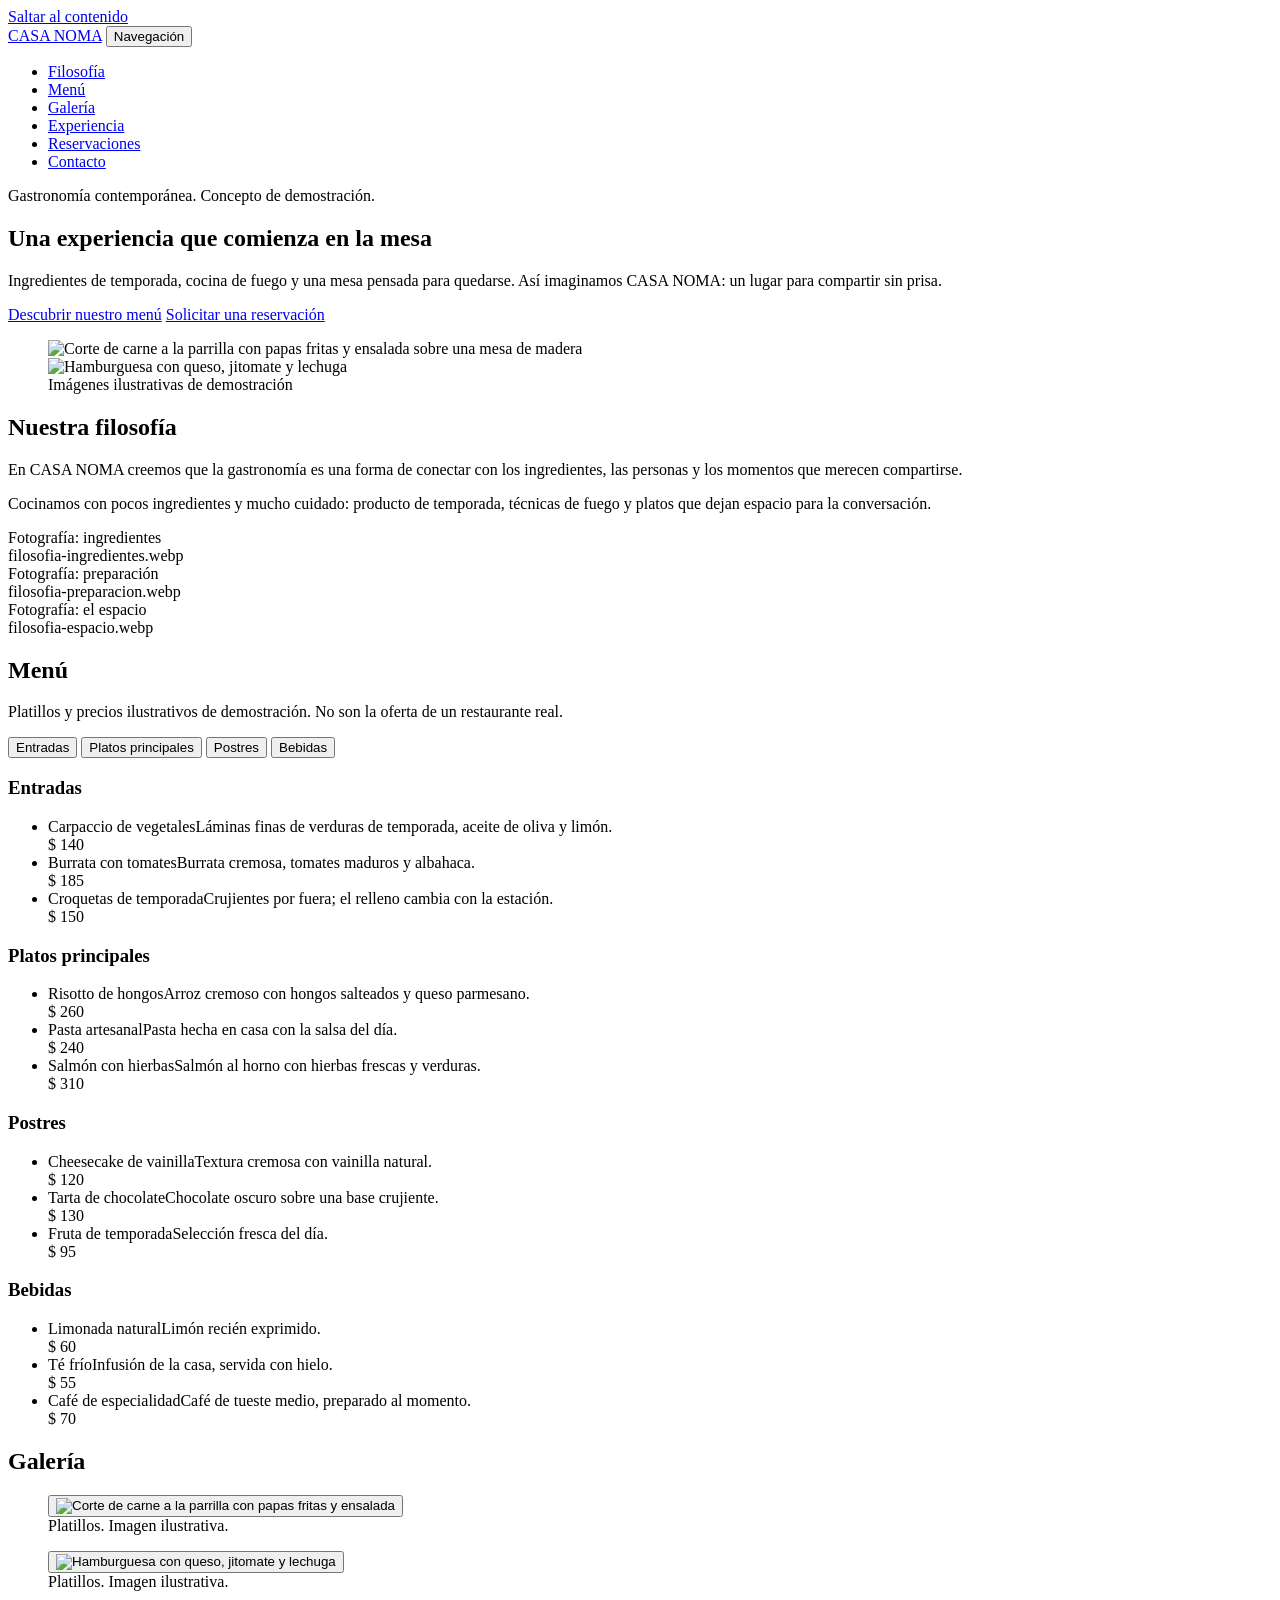
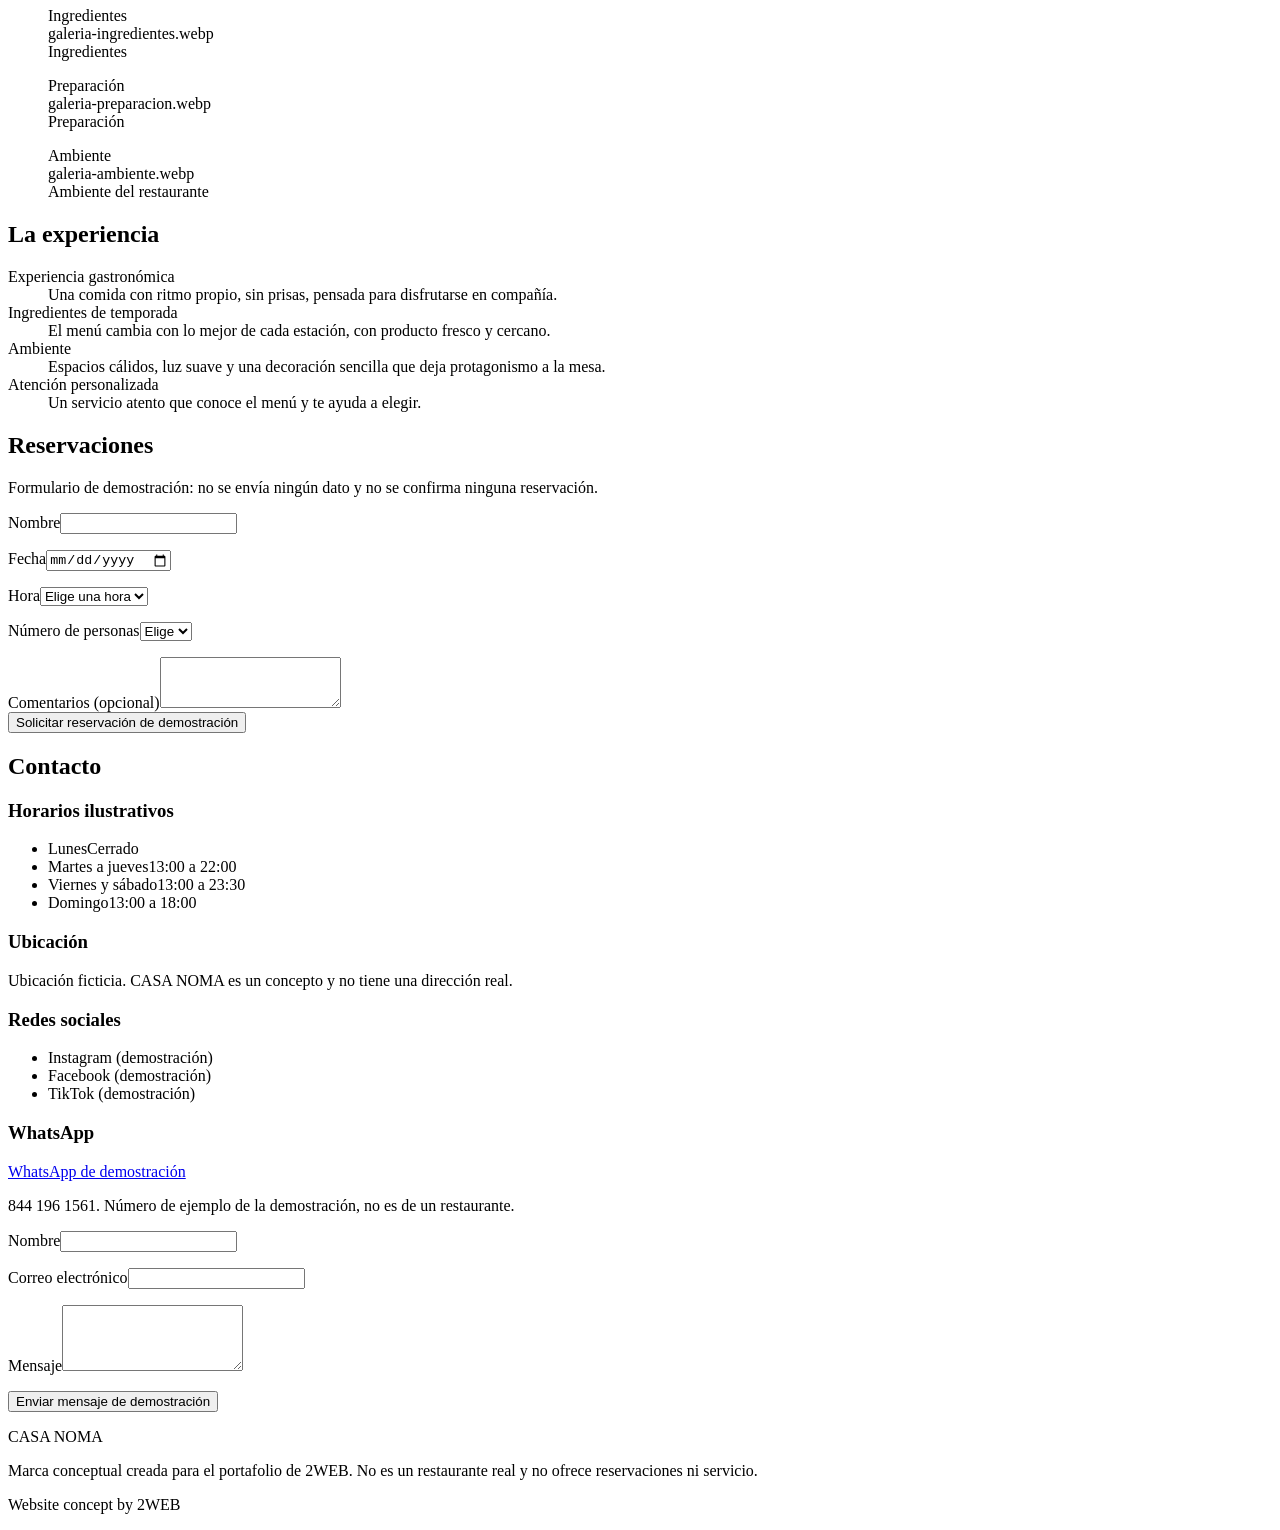
==== index.html @ d0d42624 "Add files via upload" ====
<!DOCTYPE html>
<html lang="es">
<head>
  <meta charset="utf-8">
  <meta name="viewport" content="width=device-width, initial-scale=1">
  <title>CASA NOMA | Gastronomía contemporánea (concepto de demostración)</title>
  <meta name="description" content="CASA NOMA es un restaurante conceptual de gastronomía contemporánea creado como demostración de diseño web por 2WEB. No es un negocio real.">
  <meta name="theme-color" content="#F5F1E9">
  <script>document.documentElement.className = "js";</script>
  <meta property="og:type" content="website">
  <meta property="og:title" content="CASA NOMA | Una experiencia que comienza en la mesa">
  <meta property="og:description" content="Concepto de restaurante de gastronomía contemporánea. Demostración de diseño web por 2WEB.">
  <meta property="og:image" content="assets/img/parrilla-papas.webp">
  <meta property="og:locale" content="es_MX">
  <link rel="icon" href="favicon.svg" type="image/svg+xml">
  <link rel="preconnect" href="https://fonts.googleapis.com">
  <link rel="preconnect" href="https://fonts.gstatic.com" crossorigin>
  <link href="https://fonts.googleapis.com/css2?family=Inter:wght@400;500;600&family=Playfair+Display:wght@500;600&display=swap" rel="stylesheet">
  <link rel="stylesheet" href="css/styles.css">
</head>
<body>
  <a class="skip" href="#contenido">Saltar al contenido</a>

  <header class="site-header">
    <div class="wrap bar">
      <a class="logo" href="#inicio" aria-label="CASA NOMA, inicio">CASA NOMA</a>
      <button class="nav-toggle" type="button" aria-expanded="false" aria-controls="menu-principal">
        <span class="nav-toggle-text">Navegación</span>
        <span class="nav-toggle-icon" aria-hidden="true"></span>
      </button>
      <nav id="menu-principal" class="nav" aria-label="Principal">
        <ul>
          <li><a href="#filosofia">Filosofía</a></li>
          <li><a href="#menu">Menú</a></li>
          <li><a href="#galeria">Galería</a></li>
          <li><a href="#experiencia">Experiencia</a></li>
          <li><a href="#reservaciones">Reservaciones</a></li>
          <li><a href="#contacto">Contacto</a></li>
        </ul>
      </nav>
    </div>
  </header>

  <main id="contenido">
    <section id="inicio" class="hero wrap" aria-labelledby="titulo-inicio">
      <div class="hero-text">
        <p class="hero-note">Gastronomía contemporánea. Concepto de demostración.</p>
        <h1 id="titulo-inicio">Una experiencia que comienza en la mesa</h1>
        <p class="hero-lead">Ingredientes de temporada, cocina de fuego y una mesa pensada para quedarse. Así imaginamos CASA NOMA: un lugar para compartir sin prisa.</p>
        <div class="actions">
          <a class="btn btn-solid" href="#menu">Descubrir nuestro menú</a>
          <a class="btn btn-line" href="#reservaciones">Solicitar una reservación</a>
        </div>
      </div>

      <figure class="hero-media">
        <img class="hero-main" src="assets/img/parrilla-papas.webp" width="675" height="1200" alt="Corte de carne a la parrilla con papas fritas y ensalada sobre una mesa de madera" fetchpriority="high">
        <div class="hero-inset">
          <img src="assets/img/hamburguesa.webp" width="736" height="736" alt="Hamburguesa con queso, jitomate y lechuga" loading="lazy">
        </div>
        <figcaption>Imágenes ilustrativas de demostración</figcaption>
      </figure>
    </section>
    <section id="filosofia" class="section alt" aria-labelledby="t-filosofia">
      <div class="wrap filo">
        <div class="filo-text">
          <h2 id="t-filosofia">Nuestra filosofía</h2>
          <p class="quote">En CASA NOMA creemos que la gastronomía es una forma de conectar con los ingredientes, las personas y los momentos que merecen compartirse.</p>
          <p>Cocinamos con pocos ingredientes y mucho cuidado: producto de temporada, técnicas de fuego y platos que dejan espacio para la conversación.</p>
        </div>
        <div class="filo-media">
          <div class="ph tall tone-a" role="img" aria-label="Espacio para fotografía de ingredientes de temporada"><span>Fotografía: ingredientes<br>filosofia-ingredientes.webp</span></div>
          <div class="ph tone-b" role="img" aria-label="Espacio para fotografía de preparación en cocina"><span>Fotografía: preparación<br>filosofia-preparacion.webp</span></div>
          <div class="ph tone-a" role="img" aria-label="Espacio para fotografía del comedor"><span>Fotografía: el espacio<br>filosofia-espacio.webp</span></div>
        </div>
      </div>
    </section>

    <section id="menu" class="section" aria-labelledby="t-menu">
      <div class="wrap">
        <h2 id="t-menu">Menú</h2>
        <p class="note">Platillos y precios ilustrativos de demostración. No son la oferta de un restaurante real.</p>
        <div class="tabs" role="tablist" aria-label="Categorías del menú">
          <button class="tab" role="tab" type="button" id="tab-entradas" aria-controls="p-entradas" aria-selected="true">Entradas</button>
          <button class="tab" role="tab" type="button" id="tab-principales" aria-controls="p-principales" aria-selected="false" tabindex="-1">Platos principales</button>
          <button class="tab" role="tab" type="button" id="tab-postres" aria-controls="p-postres" aria-selected="false" tabindex="-1">Postres</button>
          <button class="tab" role="tab" type="button" id="tab-bebidas" aria-controls="p-bebidas" aria-selected="false" tabindex="-1">Bebidas</button>
        </div>

        <div class="panel" role="tabpanel" id="p-entradas" aria-labelledby="tab-entradas">
          <h3>Entradas</h3>
          <ul class="dishes">
            <li><div><span class="dish">Carpaccio de vegetales</span><span class="desc">Láminas finas de verduras de temporada, aceite de oliva y limón.</span></div><span class="price">$ 140</span></li>
            <li><div><span class="dish">Burrata con tomates</span><span class="desc">Burrata cremosa, tomates maduros y albahaca.</span></div><span class="price">$ 185</span></li>
            <li><div><span class="dish">Croquetas de temporada</span><span class="desc">Crujientes por fuera; el relleno cambia con la estación.</span></div><span class="price">$ 150</span></li>
          </ul>
        </div>
        <div class="panel" role="tabpanel" id="p-principales" aria-labelledby="tab-principales">
          <h3>Platos principales</h3>
          <ul class="dishes">
            <li><div><span class="dish">Risotto de hongos</span><span class="desc">Arroz cremoso con hongos salteados y queso parmesano.</span></div><span class="price">$ 260</span></li>
            <li><div><span class="dish">Pasta artesanal</span><span class="desc">Pasta hecha en casa con la salsa del día.</span></div><span class="price">$ 240</span></li>
            <li><div><span class="dish">Salmón con hierbas</span><span class="desc">Salmón al horno con hierbas frescas y verduras.</span></div><span class="price">$ 310</span></li>
          </ul>
        </div>
        <div class="panel" role="tabpanel" id="p-postres" aria-labelledby="tab-postres">
          <h3>Postres</h3>
          <ul class="dishes">
            <li><div><span class="dish">Cheesecake de vainilla</span><span class="desc">Textura cremosa con vainilla natural.</span></div><span class="price">$ 120</span></li>
            <li><div><span class="dish">Tarta de chocolate</span><span class="desc">Chocolate oscuro sobre una base crujiente.</span></div><span class="price">$ 130</span></li>
            <li><div><span class="dish">Fruta de temporada</span><span class="desc">Selección fresca del día.</span></div><span class="price">$ 95</span></li>
          </ul>
        </div>
        <div class="panel" role="tabpanel" id="p-bebidas" aria-labelledby="tab-bebidas">
          <h3>Bebidas</h3>
          <ul class="dishes">
            <li><div><span class="dish">Limonada natural</span><span class="desc">Limón recién exprimido.</span></div><span class="price">$ 60</span></li>
            <li><div><span class="dish">Té frío</span><span class="desc">Infusión de la casa, servida con hielo.</span></div><span class="price">$ 55</span></li>
            <li><div><span class="dish">Café de especialidad</span><span class="desc">Café de tueste medio, preparado al momento.</span></div><span class="price">$ 70</span></li>
          </ul>
        </div>
      </div>
    </section>

    <section id="galeria" class="section alt" aria-labelledby="t-galeria">
      <div class="wrap">
        <h2 id="t-galeria">Galería</h2>
        <div class="gallery">
          <figure class="g-big"><button class="g-open" type="button" data-full="assets/img/parrilla-papas.webp" data-alt="Corte de carne a la parrilla con papas fritas y ensalada" aria-label="Ampliar: platillo a la parrilla"><img src="assets/img/parrilla-papas.webp" width="675" height="1200" alt="Corte de carne a la parrilla con papas fritas y ensalada" loading="lazy"></button><figcaption>Platillos. Imagen ilustrativa.</figcaption></figure>
          <figure><button class="g-open" type="button" data-full="assets/img/hamburguesa.webp" data-alt="Hamburguesa con queso, jitomate y lechuga" aria-label="Ampliar: hamburguesa"><img class="burger" src="assets/img/hamburguesa.webp" width="736" height="736" alt="Hamburguesa con queso, jitomate y lechuga" loading="lazy"></button><figcaption>Platillos. Imagen ilustrativa.</figcaption></figure>
          <figure><div class="ph tone-a" role="img" aria-label="Espacio para fotografía de ingredientes"><span>Ingredientes<br>galeria-ingredientes.webp</span></div><figcaption>Ingredientes</figcaption></figure>
          <figure><div class="ph tone-b" role="img" aria-label="Espacio para fotografía de preparación"><span>Preparación<br>galeria-preparacion.webp</span></div><figcaption>Preparación</figcaption></figure>
          <figure><div class="ph tone-a" role="img" aria-label="Espacio para fotografía del ambiente"><span>Ambiente<br>galeria-ambiente.webp</span></div><figcaption>Ambiente del restaurante</figcaption></figure>
        </div>
      </div>
    </section>

    <section id="experiencia" class="section dark" aria-labelledby="t-experiencia">
      <div class="wrap">
        <h2 id="t-experiencia">La experiencia</h2>
        <dl class="exp">
          <div><dt>Experiencia gastronómica</dt><dd>Una comida con ritmo propio, sin prisas, pensada para disfrutarse en compañía.</dd></div>
          <div><dt>Ingredientes de temporada</dt><dd>El menú cambia con lo mejor de cada estación, con producto fresco y cercano.</dd></div>
          <div><dt>Ambiente</dt><dd>Espacios cálidos, luz suave y una decoración sencilla que deja protagonismo a la mesa.</dd></div>
          <div><dt>Atención personalizada</dt><dd>Un servicio atento que conoce el menú y te ayuda a elegir.</dd></div>
        </dl>
      </div>
    </section>

    <section id="reservaciones" class="section" aria-labelledby="t-reservaciones">
      <div class="wrap two">
        <div>
          <h2 id="t-reservaciones">Reservaciones</h2>
          <p class="note">Formulario de demostración: no se envía ningún dato y no se confirma ninguna reservación.</p>
        </div>
        <form class="form" data-demo-form data-done="Solicitud de demostración recibida en esta página. No se envió a ningún restaurante ni se confirmó ninguna reservación." novalidate>
          <div class="field"><label for="r-nombre">Nombre</label><input id="r-nombre" name="nombre" type="text" autocomplete="name" required aria-describedby="e-r-nombre"><p class="err" id="e-r-nombre"></p></div>
          <div class="row">
            <div class="field"><label for="r-fecha">Fecha</label><input id="r-fecha" name="fecha" type="date" required data-future aria-describedby="e-r-fecha"><p class="err" id="e-r-fecha"></p></div>
            <div class="field"><label for="r-hora">Hora</label><select id="r-hora" name="hora" required aria-describedby="e-r-hora"><option value="">Elige una hora</option><option>13:00</option><option>14:00</option><option>15:00</option><option>16:00</option><option>19:00</option><option>20:00</option><option>21:00</option></select><p class="err" id="e-r-hora"></p></div>
          </div>
          <div class="field"><label for="r-personas">Número de personas</label><select id="r-personas" name="personas" required aria-describedby="e-r-personas"><option value="">Elige</option><option>1</option><option>2</option><option>3</option><option>4</option><option>5</option><option>6</option><option>7</option><option>8</option></select><p class="err" id="e-r-personas"></p></div>
          <div class="field"><label for="r-coment">Comentarios <span class="opt">(opcional)</span></label><textarea id="r-coment" name="comentarios" rows="3"></textarea></div>
          <button class="btn btn-solid" type="submit">Solicitar reservación de demostración</button>
          <p class="status" role="status" aria-live="polite"></p>
        </form>
      </div>
    </section>

    <section id="contacto" class="section alt" aria-labelledby="t-contacto">
      <div class="wrap two">
        <div class="info">
          <h2 id="t-contacto">Contacto</h2>
          <h3>Horarios ilustrativos</h3>
          <ul class="hours">
            <li><span>Lunes</span><span>Cerrado</span></li>
            <li><span>Martes a jueves</span><span>13:00 a 22:00</span></li>
            <li><span>Viernes y sábado</span><span>13:00 a 23:30</span></li>
            <li><span>Domingo</span><span>13:00 a 18:00</span></li>
          </ul>
          <h3>Ubicación</h3>
          <p>Ubicación ficticia. CASA NOMA es un concepto y no tiene una dirección real.</p>
          <h3>Redes sociales</h3>
          <ul class="social"><li><span aria-disabled="true">Instagram (demostración)</span></li><li><span aria-disabled="true">Facebook (demostración)</span></li><li><span aria-disabled="true">TikTok (demostración)</span></li></ul>
          <h3>WhatsApp</h3>
          <p><a class="btn btn-line" href="https://wa.me/528441961561?text=Hola%2C%20vengo%20de%20la%20demostraci%C3%B3n%20web%20de%20CASA%20NOMA%20(2WEB)." target="_blank" rel="noopener">WhatsApp de demostración</a></p>
          <p class="note">844 196 1561. Número de ejemplo de la demostración, no es de un restaurante.</p>
        </div>
        <form class="form" data-demo-form data-done="Mensaje de demostración recibido en esta página. No se envió a ningún correo ni servidor." novalidate>
          <div class="field"><label for="c-nombre">Nombre</label><input id="c-nombre" name="nombre" type="text" autocomplete="name" required aria-describedby="e-c-nombre"><p class="err" id="e-c-nombre"></p></div>
          <div class="field"><label for="c-correo">Correo electrónico</label><input id="c-correo" name="correo" type="email" autocomplete="email" required aria-describedby="e-c-correo"><p class="err" id="e-c-correo"></p></div>
          <div class="field"><label for="c-msg">Mensaje</label><textarea id="c-msg" name="mensaje" rows="4" required aria-describedby="e-c-msg"></textarea><p class="err" id="e-c-msg"></p></div>
          <button class="btn btn-solid" type="submit">Enviar mensaje de demostración</button>
          <p class="status" role="status" aria-live="polite"></p>
        </form>
      </div>
    </section>

    <dialog class="viewer" aria-label="Imagen ampliada">
      <button class="viewer-close" type="button" aria-label="Cerrar imagen">Cerrar</button>
      <img alt="">
    </dialog>
  </main>

  <footer class="site-footer">
    <div class="wrap foot">
      <p class="foot-brand">CASA NOMA</p>
      <p class="foot-legal">Marca conceptual creada para el portafolio de 2WEB. No es un restaurante real y no ofrece reservaciones ni servicio.</p>
      <p class="foot-sign">Website concept by 2WEB</p>
    </div>
  </footer>

  <script src="js/main.js" defer></script>
</body>
</html>
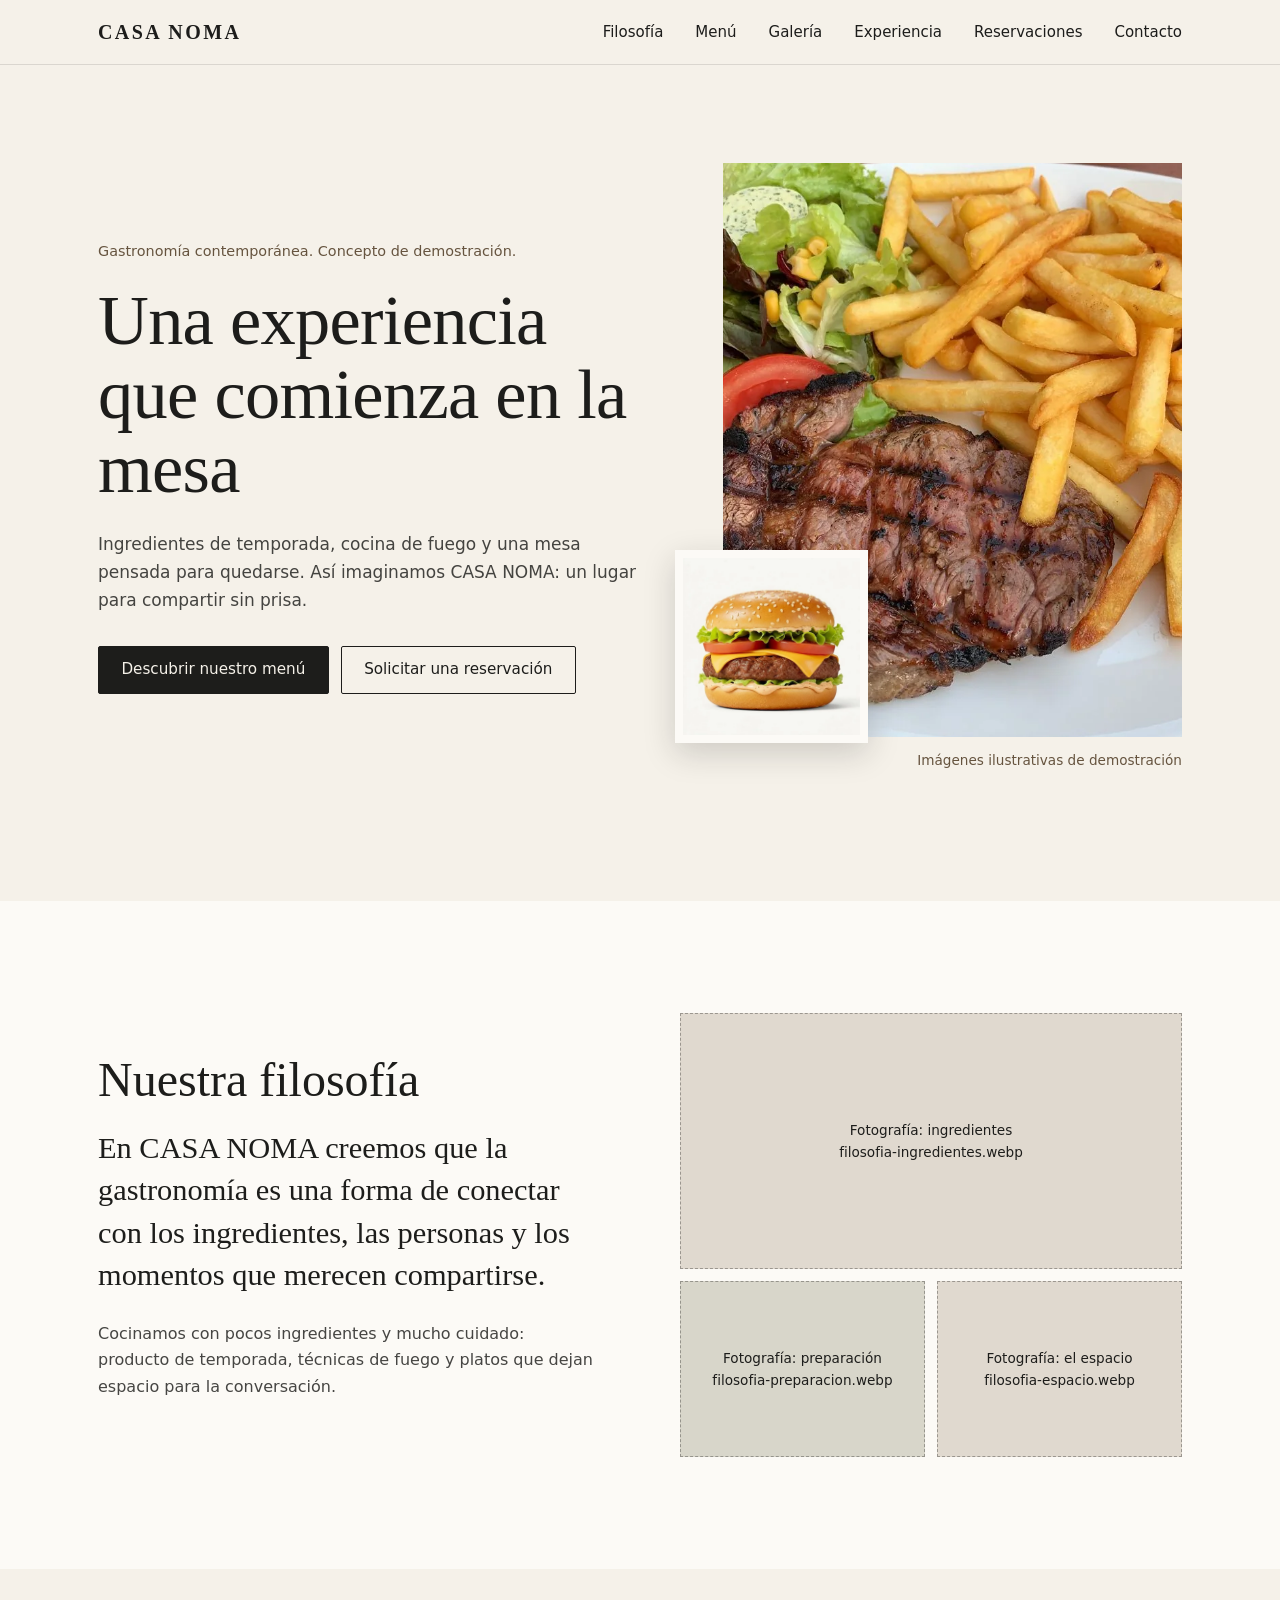
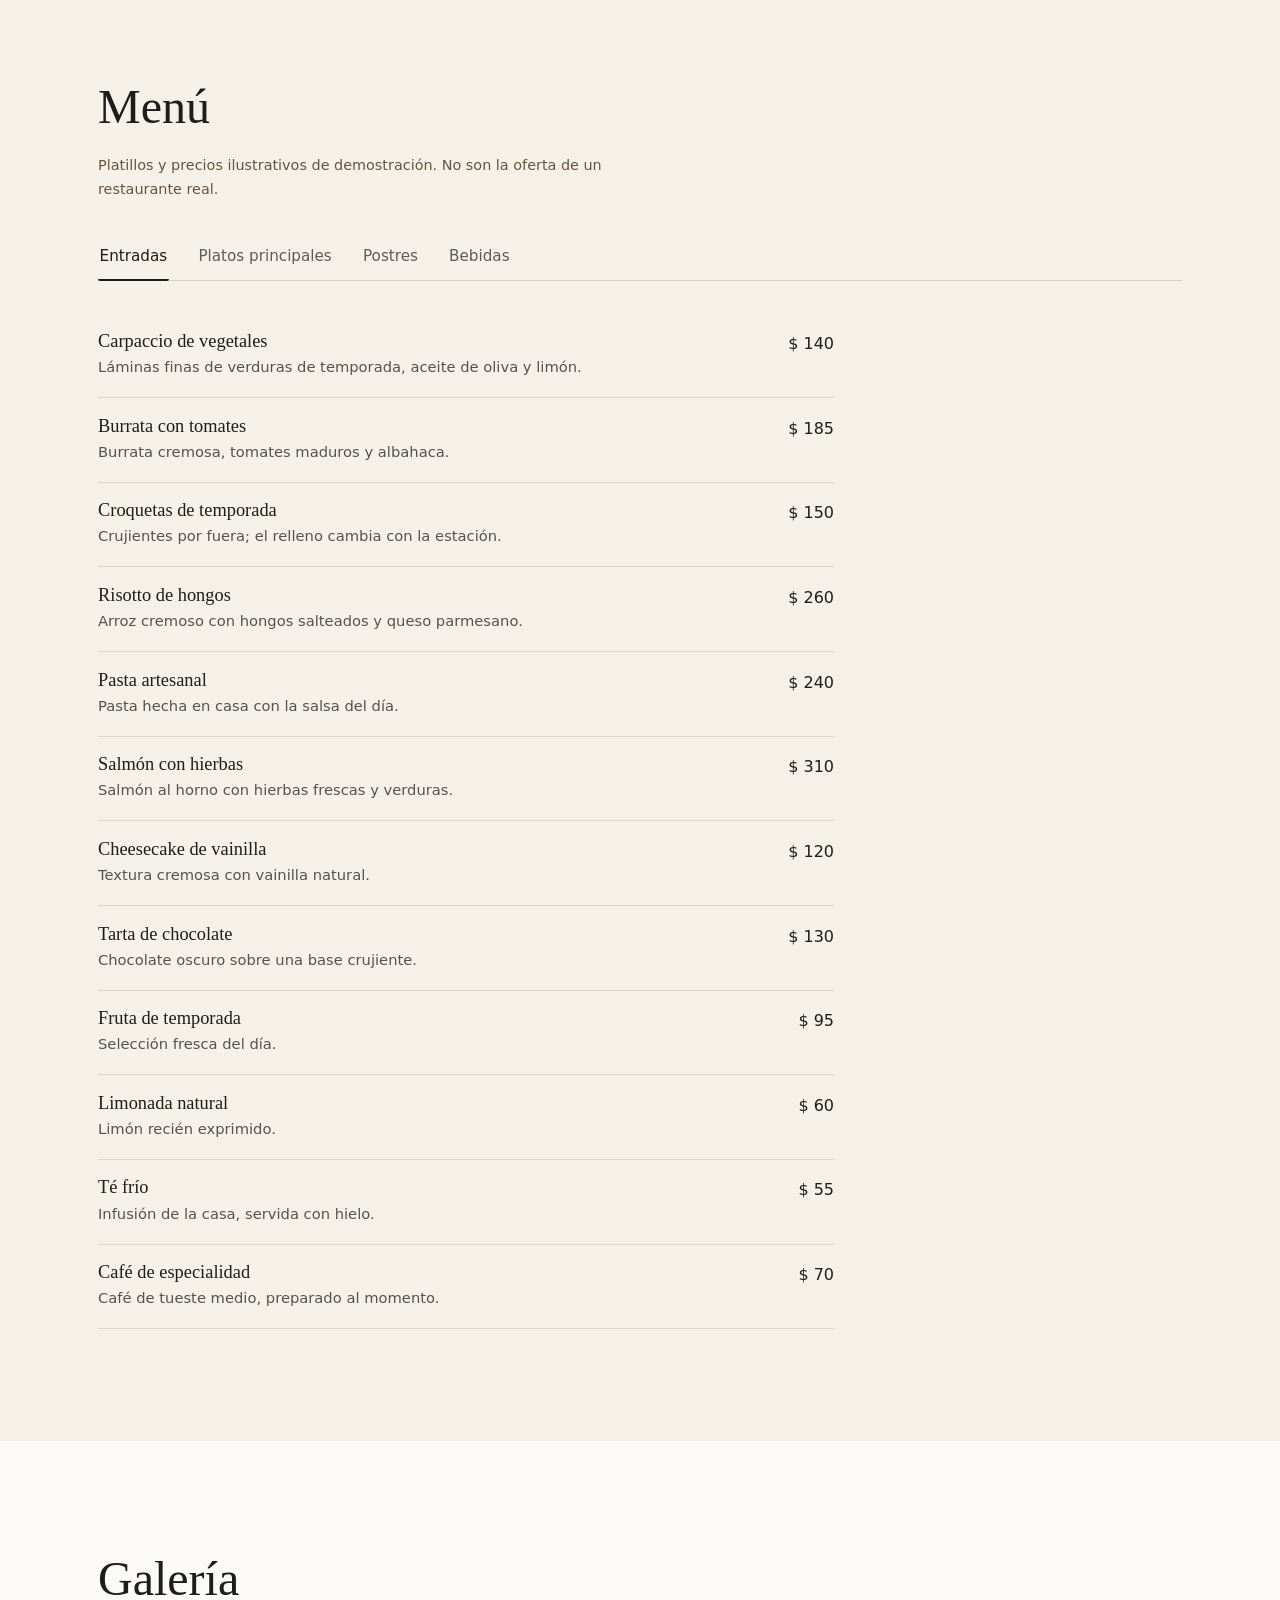
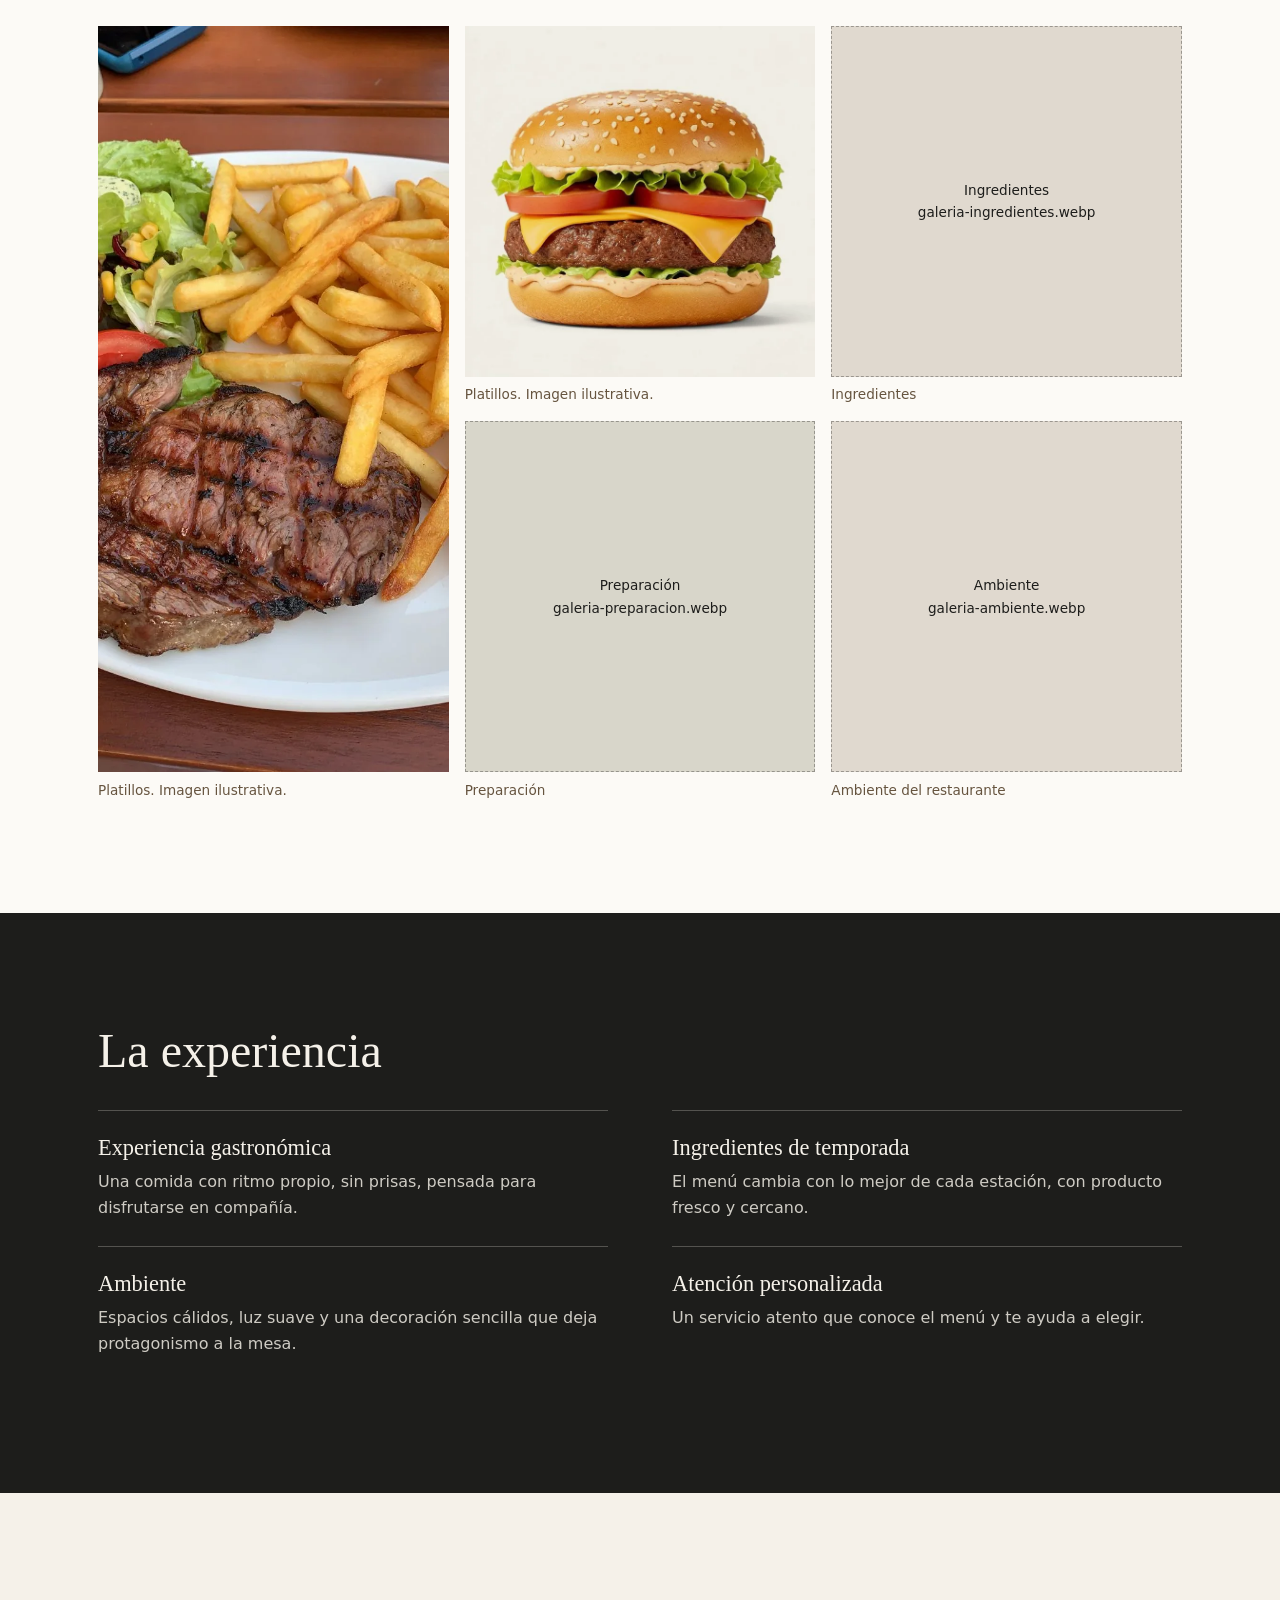
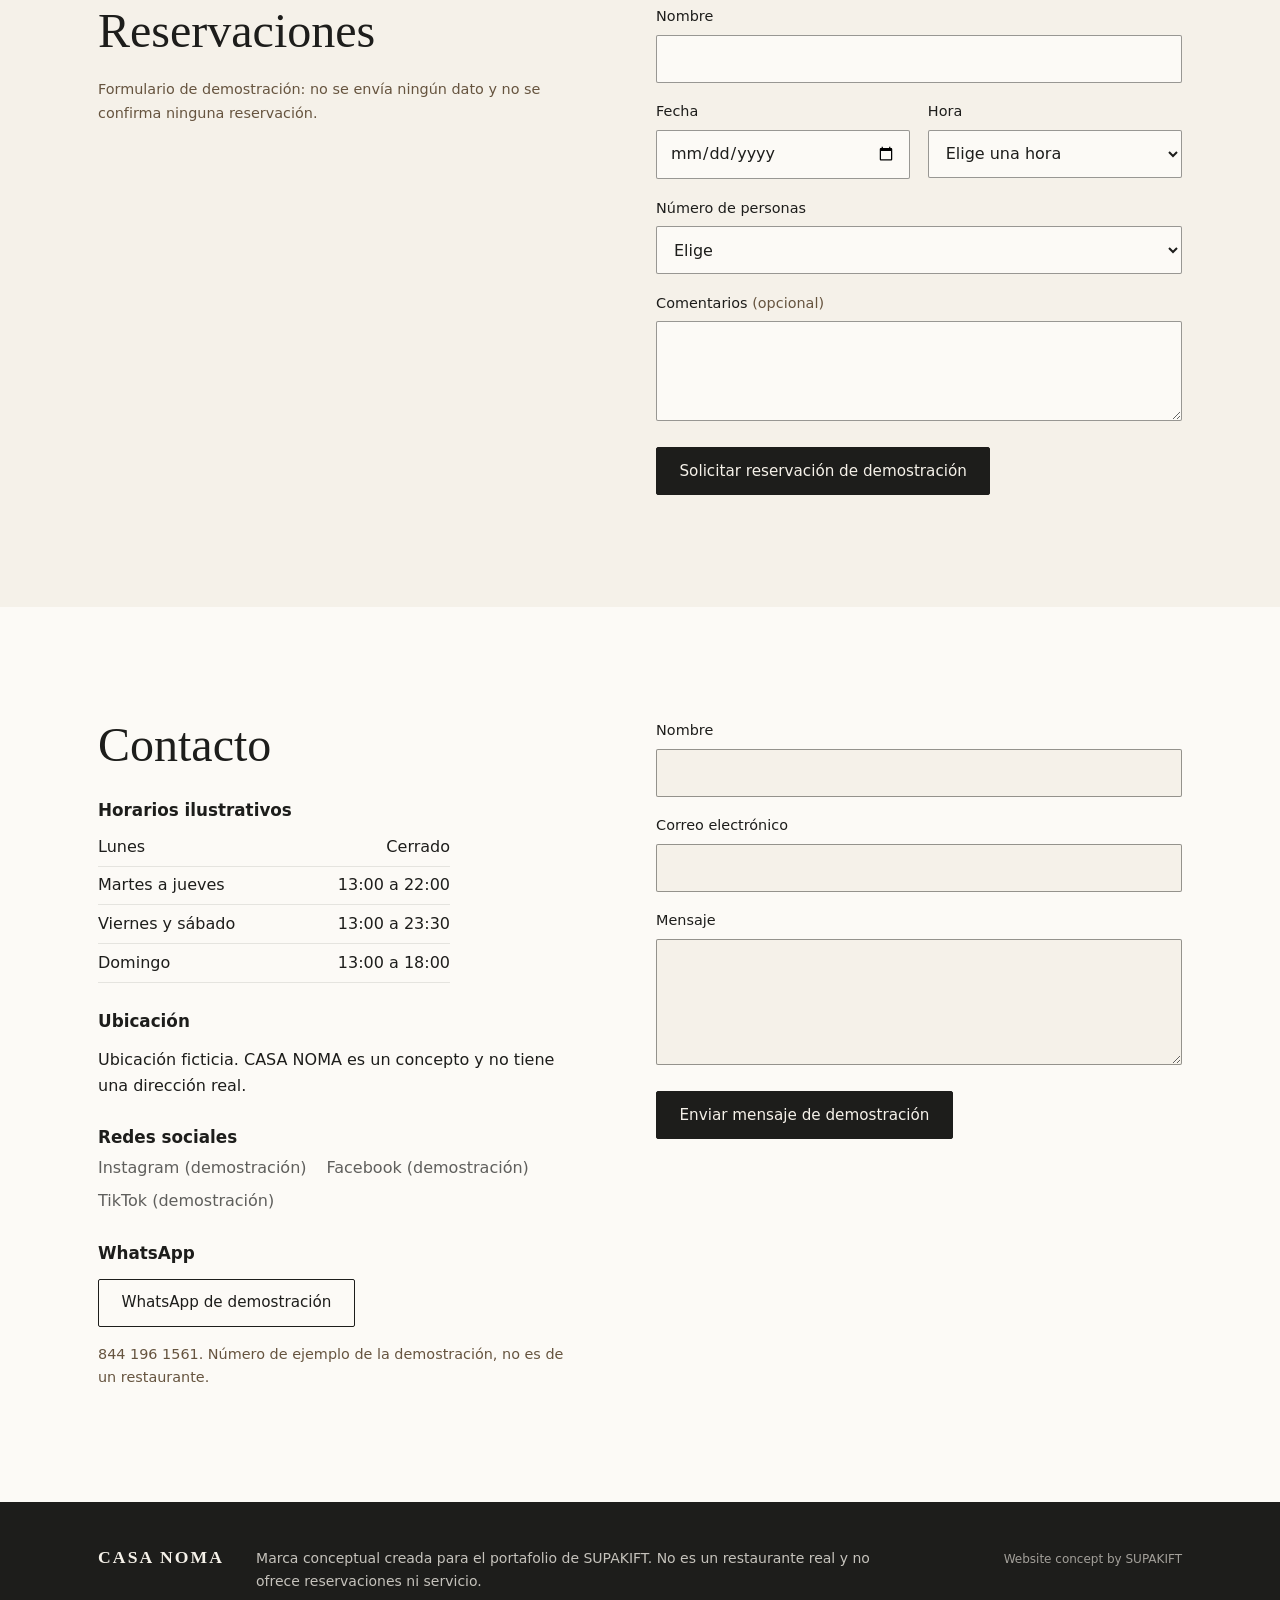
==== commit a17c14b8: "Update footer and meta description for branding" ====
--- a/index.html
+++ b/index.html
@@ -4,12 +4,12 @@
   <meta charset="utf-8">
   <meta name="viewport" content="width=device-width, initial-scale=1">
   <title>CASA NOMA | Gastronomía contemporánea (concepto de demostración)</title>
-  <meta name="description" content="CASA NOMA es un restaurante conceptual de gastronomía contemporánea creado como demostración de diseño web por 2WEB. No es un negocio real.">
+  <meta name="description" content="CASA NOMA es un restaurante conceptual de gastronomía contemporánea creado como demostración de diseño web por SUPAKIFT. No es un negocio real.">
   <meta name="theme-color" content="#F5F1E9">
   <script>document.documentElement.className = "js";</script>
   <meta property="og:type" content="website">
   <meta property="og:title" content="CASA NOMA | Una experiencia que comienza en la mesa">
-  <meta property="og:description" content="Concepto de restaurante de gastronomía contemporánea. Demostración de diseño web por 2WEB.">
+  <meta property="og:description" content="Concepto de restaurante de gastronomía contemporánea. Demostración de diseño web por SUPAKIFT.">
   <meta property="og:image" content="assets/img/parrilla-papas.webp">
   <meta property="og:locale" content="es_MX">
   <link rel="icon" href="favicon.svg" type="image/svg+xml">
@@ -205,8 +205,8 @@
   <footer class="site-footer">
     <div class="wrap foot">
       <p class="foot-brand">CASA NOMA</p>
-      <p class="foot-legal">Marca conceptual creada para el portafolio de 2WEB. No es un restaurante real y no ofrece reservaciones ni servicio.</p>
-      <p class="foot-sign">Website concept by 2WEB</p>
+      <p class="foot-legal">Marca conceptual creada para el portafolio de SUPAKIFT. No es un restaurante real y no ofrece reservaciones ni servicio.</p>
+      <p class="foot-sign">Website concept by SUPAKIFT</p>
     </div>
   </footer>
 
--- a/css/styles.css
+++ b/css/styles.css
@@ -0,0 +1,251 @@
+/* CASA NOMA | Etapa 2: tokens, base, cabecera, portada y pie */
+:root {
+  --crema: #F5F1E9;
+  --blanco: #FCFAF6;
+  --carbon: #1D1D1B;
+  --marron: #806B58;
+  --marron-texto: #66543f; /* marrón más oscuro para texto pequeño (contraste AA) */
+  --oliva: #73775D;
+  --serif: "Playfair Display", Georgia, "Times New Roman", serif;
+  --sans: "Inter", system-ui, -apple-system, "Segoe UI", Roboto, sans-serif;
+  --cabecera: 4rem;
+}
+
+*, *::before, *::after { box-sizing: border-box; }
+html { scroll-behavior: smooth; scroll-padding-top: var(--cabecera); -webkit-text-size-adjust: 100%; }
+body { margin: 0; background: var(--crema); color: var(--carbon); font: 400 1rem/1.65 var(--sans); overflow-x: hidden; }
+img { display: block; max-width: 100%; height: auto; }
+a { color: inherit; }
+ul { margin: 0; padding: 0; list-style: none; }
+:focus-visible { outline: 2px solid var(--oliva); outline-offset: 3px; }
+
+.wrap { width: 100%; max-width: 1180px; margin-inline: auto; padding-inline: clamp(1.25rem, 5vw, 3rem); }
+.skip { position: absolute; left: 1rem; top: -4rem; background: var(--carbon); color: var(--crema); padding: .6rem 1rem; z-index: 20; }
+.skip:focus { top: .75rem; }
+
+/* Cabecera */
+.site-header { position: sticky; top: 0; z-index: 10; background: rgba(245, 241, 233, .95); backdrop-filter: blur(8px); border-bottom: 1px solid rgba(29, 29, 27, .12); }
+.bar { display: flex; align-items: center; justify-content: space-between; min-height: var(--cabecera); }
+.logo { font: 600 1.25rem/1 var(--serif); letter-spacing: .12em; text-decoration: none; }
+
+.nav-toggle { display: none; align-items: center; gap: .6rem; min-height: 48px; padding: 0 .25rem; background: none; border: 0; font: 500 .95rem var(--sans); color: inherit; cursor: pointer; }
+.nav-toggle-icon, .nav-toggle-icon::before { display: block; width: 20px; height: 1.5px; background: currentColor; transition: transform .25s; }
+.nav-toggle-icon { position: relative; }
+.nav-toggle-icon::before { content: ""; position: absolute; top: 6px; left: 0; }
+.nav-toggle[aria-expanded="true"] .nav-toggle-icon { transform: translateY(3px) rotate(45deg); }
+.nav-toggle[aria-expanded="true"] .nav-toggle-icon::before { top: 0; transform: rotate(-90deg); }
+
+.nav a { display: block; padding: .85rem 0; text-decoration: none; font-size: 1rem; }
+.nav a:hover { text-decoration: underline; text-underline-offset: 6px; text-decoration-thickness: 1px; }
+
+/* En móvil el menú se pliega solo si hay JavaScript */
+.js .nav-toggle { display: inline-flex; }
+.js .nav { display: none; position: absolute; top: 100%; left: 0; right: 0; background: var(--crema); border-bottom: 1px solid rgba(29, 29, 27, .12); padding: .5rem clamp(1.25rem, 5vw, 3rem) 1rem; }
+.js .nav.open { display: block; }
+.nav li + li { border-top: 1px solid rgba(29, 29, 27, .08); }
+
+/* Portada */
+.hero { display: grid; gap: 3rem; padding-block: 2.5rem 4.5rem; }
+.hero-note { margin: 0 0 1.25rem; font-size: .9rem; color: var(--marron-texto); }
+h1 { margin: 0; font: 500 clamp(2.4rem, 9vw, 4.4rem)/1.05 var(--serif); letter-spacing: -.01em; }
+.hero-lead { max-width: 34rem; margin: 1.5rem 0 0; font-size: 1.0625rem; color: rgba(29, 29, 27, .82); }
+.actions { display: flex; flex-wrap: wrap; gap: .75rem; margin-top: 2rem; }
+
+.btn { display: inline-flex; align-items: center; justify-content: center; min-height: 48px; padding: 0 1.4rem; border: 1px solid var(--carbon); border-radius: 2px; font: 500 .95rem var(--sans); text-decoration: none; transition: background-color .2s, color .2s; }
+.btn-solid { background: var(--carbon); color: var(--crema); }
+.btn-solid:hover { background: var(--marron-texto); border-color: var(--marron-texto); }
+.btn-line:hover { background: var(--carbon); color: var(--crema); }
+
+.hero-media { position: relative; margin: 0; }
+.hero-main { width: 100%; aspect-ratio: 4 / 5; object-fit: cover; object-position: 50% 58%; }
+.hero-inset { position: absolute; left: .75rem; bottom: 1.75rem; width: 38%; padding: .5rem; background: var(--blanco); box-shadow: 0 10px 30px rgba(29, 29, 27, .18); }
+.hero-inset img { mix-blend-mode: multiply; }
+.hero-media figcaption { margin-top: .75rem; font-size: .8rem; color: var(--marron-texto); text-align: right; }
+
+/* Una sola entrada orquestada al cargar */
+@keyframes aparece { from { opacity: 0; transform: translateY(14px); } to { opacity: 1; transform: none; } }
+.hero-text { animation: aparece .8s ease-out both; }
+.hero-media { animation: aparece .8s .15s ease-out both; }
+@media (prefers-reduced-motion: reduce) {
+  html { scroll-behavior: auto; }
+  .hero-text, .hero-media { animation: none; }
+  .nav-toggle-icon, .nav-toggle-icon::before, .btn { transition: none; }
+}
+
+/* Pie */
+.site-footer { background: var(--carbon); color: var(--crema); padding-block: 2.5rem; }
+.foot { display: grid; gap: .75rem; }
+.foot-brand { margin: 0; font: 600 1.1rem var(--serif); letter-spacing: .12em; }
+.foot-legal { margin: 0; max-width: 40rem; font-size: .875rem; color: rgba(245, 241, 233, .78); }
+.foot-sign { margin: .5rem 0 0; font-size: .75rem; color: rgba(245, 241, 233, .62); }
+
+/* Tabletas y computadoras */
+@media (min-width: 900px) {
+  .js .nav-toggle { display: none; }
+  .js .nav, .nav { display: block; position: static; background: none; border: 0; padding: 0; }
+  .nav ul { display: flex; gap: 2rem; }
+  .nav li + li { border: 0; }
+  .nav a { padding: .5rem 0; font-size: .9375rem; }
+  .hero { grid-template-columns: 1.1fr .9fr; align-items: center; gap: 4rem; padding-block: 4rem 6rem; min-height: calc(100svh - var(--cabecera)); }
+  .hero-media { max-width: 460px; justify-self: end; }
+  .hero-inset { left: -3rem; width: 42%; }
+  .foot { grid-template-columns: auto 1fr auto; align-items: baseline; gap: 2rem; }
+}
+
+/* ===== Etapa 3: secciones interiores ===== */
+.section { padding-block: clamp(4rem, 10vw, 7rem); }
+.section.alt { background: var(--blanco); }
+.section.dark { background: var(--carbon); color: var(--crema); }
+h2 { margin: 0 0 1.25rem; font: 500 clamp(2rem, 6vw, 3rem)/1.1 var(--serif); }
+h3 { margin: 0 0 .5rem; font: 600 1.05rem var(--sans); }
+.note { max-width: 36rem; margin: 0 0 2rem; font-size: .9rem; color: var(--marron-texto); }
+.two { display: grid; gap: 3rem; }
+
+/* Marcadores de fotografía pendiente */
+.ph { display: grid; place-items: center; min-height: 11rem; padding: 1rem; text-align: center; font-size: .8rem; color: var(--carbon); background: color-mix(in srgb, var(--marron) 18%, var(--crema)); border: 1px dashed rgba(29, 29, 27, .35); }
+.ph.tone-b { background: color-mix(in srgb, var(--oliva) 22%, var(--crema)); }
+.ph.tall { min-height: 16rem; }
+
+/* Filosofía */
+.filo { display: grid; gap: 2.5rem; }
+.quote { margin: 0 0 1.5rem; font: 500 clamp(1.35rem, 4.5vw, 1.9rem)/1.4 var(--serif); }
+.filo-text p:last-child { max-width: 34rem; color: rgba(29, 29, 27, .82); }
+.filo-media { display: grid; grid-template-columns: 1fr 1fr; gap: .75rem; }
+.filo-media .tall { grid-column: 1 / -1; }
+
+/* Menú */
+.tabs { display: flex; gap: .25rem 1.5rem; flex-wrap: wrap; margin-bottom: 2rem; border-bottom: 1px solid rgba(29, 29, 27, .15); }
+.js .tabs { display: flex; }
+.tabs { display: none; }
+.tab { min-height: 48px; padding: 0 .1rem; background: none; border: 0; border-bottom: 2px solid transparent; font: 500 .95rem var(--sans); color: rgba(29, 29, 27, .7); cursor: pointer; margin-bottom: -1px; }
+.tab:hover { color: var(--carbon); }
+.tab[aria-selected="true"] { color: var(--carbon); border-bottom-color: var(--carbon); }
+.panel h3 { font: 500 1.5rem var(--serif); margin-bottom: 1rem; }
+.js .panel h3 { position: absolute; width: 1px; height: 1px; overflow: hidden; clip-path: inset(50%); }
+.panel + .panel { margin-top: 2.5rem; }
+.js .panel + .panel { margin-top: 0; }
+.dishes li { display: flex; justify-content: space-between; gap: 1.5rem; padding: 1.1rem 0; border-bottom: 1px solid rgba(29, 29, 27, .12); }
+.dish { display: block; font: 500 1.15rem var(--serif); }
+.desc { display: block; margin-top: .2rem; font-size: .92rem; color: rgba(29, 29, 27, .75); }
+.price { white-space: nowrap; font-weight: 500; }
+.panel:not([hidden]) { animation: aparece .35s ease-out; }
+
+/* Galería */
+.gallery { display: grid; grid-template-columns: 1fr 1fr; gap: .75rem; align-items: start; }
+.gallery figure { margin: 0; }
+.gallery figcaption { margin-top: .4rem; font-size: .8rem; color: var(--marron-texto); }
+.g-open { display: block; width: 100%; padding: 0; border: 0; background: var(--crema); cursor: zoom-in; }
+.g-open img { width: 100%; aspect-ratio: 4 / 5; object-fit: cover; transition: transform .4s; }
+.g-open img.burger { aspect-ratio: 1; object-fit: contain; mix-blend-mode: multiply; }
+.g-open:hover img { transform: scale(1.02); }
+.g-big { grid-row: span 2; }
+.viewer { max-width: min(92vw, 640px); max-height: 92vh; padding: 0; border: 0; background: var(--blanco); }
+.viewer::backdrop { background: rgba(29, 29, 27, .8); }
+.viewer img { display: block; max-width: 100%; max-height: 82vh; margin: 0 auto; }
+.viewer-close { display: block; margin: .5rem .5rem .5rem auto; min-height: 44px; padding: 0 1rem; background: var(--carbon); color: var(--crema); border: 0; font: 500 .9rem var(--sans); cursor: pointer; }
+
+/* Experiencia */
+.exp { display: grid; gap: 0; margin: 2rem 0 0; }
+.exp > div { padding: 1.5rem 0; border-top: 1px solid rgba(245, 241, 233, .25); }
+.exp dt { font: 500 1.4rem var(--serif); }
+.exp dd { max-width: 32rem; margin: .5rem 0 0; color: rgba(245, 241, 233, .82); }
+
+/* Formularios */
+.form { display: grid; gap: 1.1rem; align-content: start; }
+.row { display: grid; gap: 1.1rem; grid-template-columns: 1fr 1fr; }
+.field label { display: block; margin-bottom: .35rem; font-size: .9rem; font-weight: 500; }
+.opt { font-weight: 400; color: var(--marron-texto); }
+.field input, .field select, .field textarea { width: 100%; min-height: 48px; padding: .6rem .8rem; background: var(--blanco); color: var(--carbon); border: 1px solid rgba(29, 29, 27, .45); border-radius: 2px; font: inherit; }
+.alt .field input, .alt .field select, .alt .field textarea { background: var(--crema); }
+.field textarea { resize: vertical; }
+.field [aria-invalid="true"] { border-color: #9a3b2e; }
+.err { min-height: 0; margin: .3rem 0 0; font-size: .85rem; color: #9a3b2e; }
+.err:empty { display: none; }
+.form .btn { justify-self: start; }
+.form .btn[disabled] { opacity: .6; cursor: progress; }
+.status { margin: 0; font-size: .95rem; }
+.status:empty { display: none; }
+.status { padding: .8rem 1rem; border-left: 3px solid var(--oliva); background: color-mix(in srgb, var(--oliva) 12%, transparent); }
+
+/* Contacto */
+.info h3 { margin-top: 1.75rem; }
+.hours li { display: flex; justify-content: space-between; gap: 1rem; max-width: 22rem; padding: .35rem 0; border-bottom: 1px solid rgba(29, 29, 27, .1); }
+.social { display: flex; flex-wrap: wrap; gap: .4rem 1.25rem; }
+.social span { color: rgba(29, 29, 27, .7); }
+.info .note { margin: .5rem 0 0; }
+
+@media (min-width: 900px) {
+  .filo { grid-template-columns: 1fr 1fr; align-items: center; gap: 5rem; }
+  .two { grid-template-columns: 1fr 1.1fr; gap: 5rem; }
+  .gallery { grid-template-columns: repeat(3, 1fr); gap: 1rem; }
+  .exp { grid-template-columns: 1fr 1fr; column-gap: 4rem; }
+  .dishes { max-width: 46rem; }
+}
+
+/* ===== Etapa 4: optimización móvil (Android primero) ===== */
+:root { --gutter: clamp(1.25rem, 5vw, 3rem); }
+html { -webkit-tap-highlight-color: rgba(115, 119, 93, .18); }
+body { overflow-wrap: break-word; }
+a, button, select, input, textarea { touch-action: manipulation; }
+h1 { font-size: clamp(2.25rem, 9vw, 4.4rem); }
+.btn { padding: .6rem 1.4rem; text-align: center; line-height: 1.3; }
+
+/* Portada: foto a sangre completa y botones cómodos para el pulgar */
+.hero { gap: 2rem; padding-block: 1.5rem 3.5rem; }
+.hero-lead { margin-top: 1rem; font-size: 1rem; }
+.actions { flex-direction: column; margin-top: 1.5rem; }
+.actions .btn, .form .btn, .info .btn { width: 100%; }
+.hero-media { margin-inline: calc(var(--gutter) * -1); }
+.hero-main { aspect-ratio: 1 / 1.05; }
+.hero-inset { left: var(--gutter); }
+.hero-media figcaption { padding-inline: var(--gutter); }
+.hero-media figcaption, .gallery figcaption { font-size: .85rem; }
+.ph { font-size: .85rem; }
+
+/* Menú: categorías en dos columnas, fáciles de tocar */
+.js .tabs { display: grid; grid-template-columns: 1fr 1fr; gap: .5rem; margin-bottom: 1.5rem; border: 0; }
+.tab { margin: 0; padding: 0 .5rem; border: 1px solid rgba(29, 29, 27, .35); border-radius: 2px; }
+.tab[aria-selected="true"] { background: var(--carbon); color: var(--crema); border-color: var(--carbon); }
+
+/* Galería: foto principal a lo ancho y el resto en cuadrícula */
+.gallery { align-items: stretch; }
+.g-big { grid-column: 1 / -1; grid-row: auto; }
+.g-big .g-open img { aspect-ratio: 4 / 3; object-position: 50% 62%; }
+.gallery .ph { aspect-ratio: 1; min-height: 0; padding: .5rem; }
+
+/* Formularios: un campo por línea en pantallas estrechas */
+.row { grid-template-columns: 1fr; }
+
+/* Menú de navegación móvil con altura segura */
+.js .nav { max-height: calc(100svh - var(--cabecera)); overflow-y: auto; }
+
+@media (hover: none) { .g-open:hover img { transform: none; } }
+@media (prefers-reduced-motion: reduce) { .panel:not([hidden]) { animation: none; } .g-open img { transition: none; } }
+
+@media (min-width: 600px) {
+  .actions { flex-direction: row; }
+  .actions .btn, .form .btn, .info .btn { width: auto; }
+  .row { grid-template-columns: 1fr 1fr; }
+  .hero-media { max-width: 520px; margin-inline: auto; }
+  .hero-inset { left: .75rem; }
+  .hero-media figcaption { padding-inline: 0; }
+  .js .tabs { display: flex; gap: .25rem 1.75rem; border-bottom: 1px solid rgba(29, 29, 27, .15); margin-bottom: 2rem; }
+  .tab { padding: 0 .1rem; border: 0; border-bottom: 2px solid transparent; margin-bottom: -1px; }
+  .tab[aria-selected="true"] { background: none; color: var(--carbon); border-color: transparent; border-bottom-color: var(--carbon); }
+}
+
+@media (min-width: 900px) {
+  .js .nav { max-height: none; overflow: visible; }
+  .hero { padding-block: 4rem 6rem; gap: 4rem; }
+  .hero-lead { margin-top: 1.5rem; font-size: 1.0625rem; }
+  .actions { margin-top: 2rem; }
+  .hero-media { max-width: 460px; margin-inline: 0; }
+  .hero-main { aspect-ratio: 4 / 5; }
+  .hero-inset { left: -3rem; }
+  .g-big { grid-column: auto; grid-row: span 2; display: flex; flex-direction: column; }
+  .g-big .g-open { position: relative; flex: 1; }
+  .g-big .g-open img { position: absolute; inset: 0; height: 100%; aspect-ratio: auto; object-position: 50% 55%; }
+}
+
+/* ===== Etapa 6: página 404 ===== */
+.notfound { padding-block: clamp(4rem, 14vw, 8rem); min-height: 60vh; }
